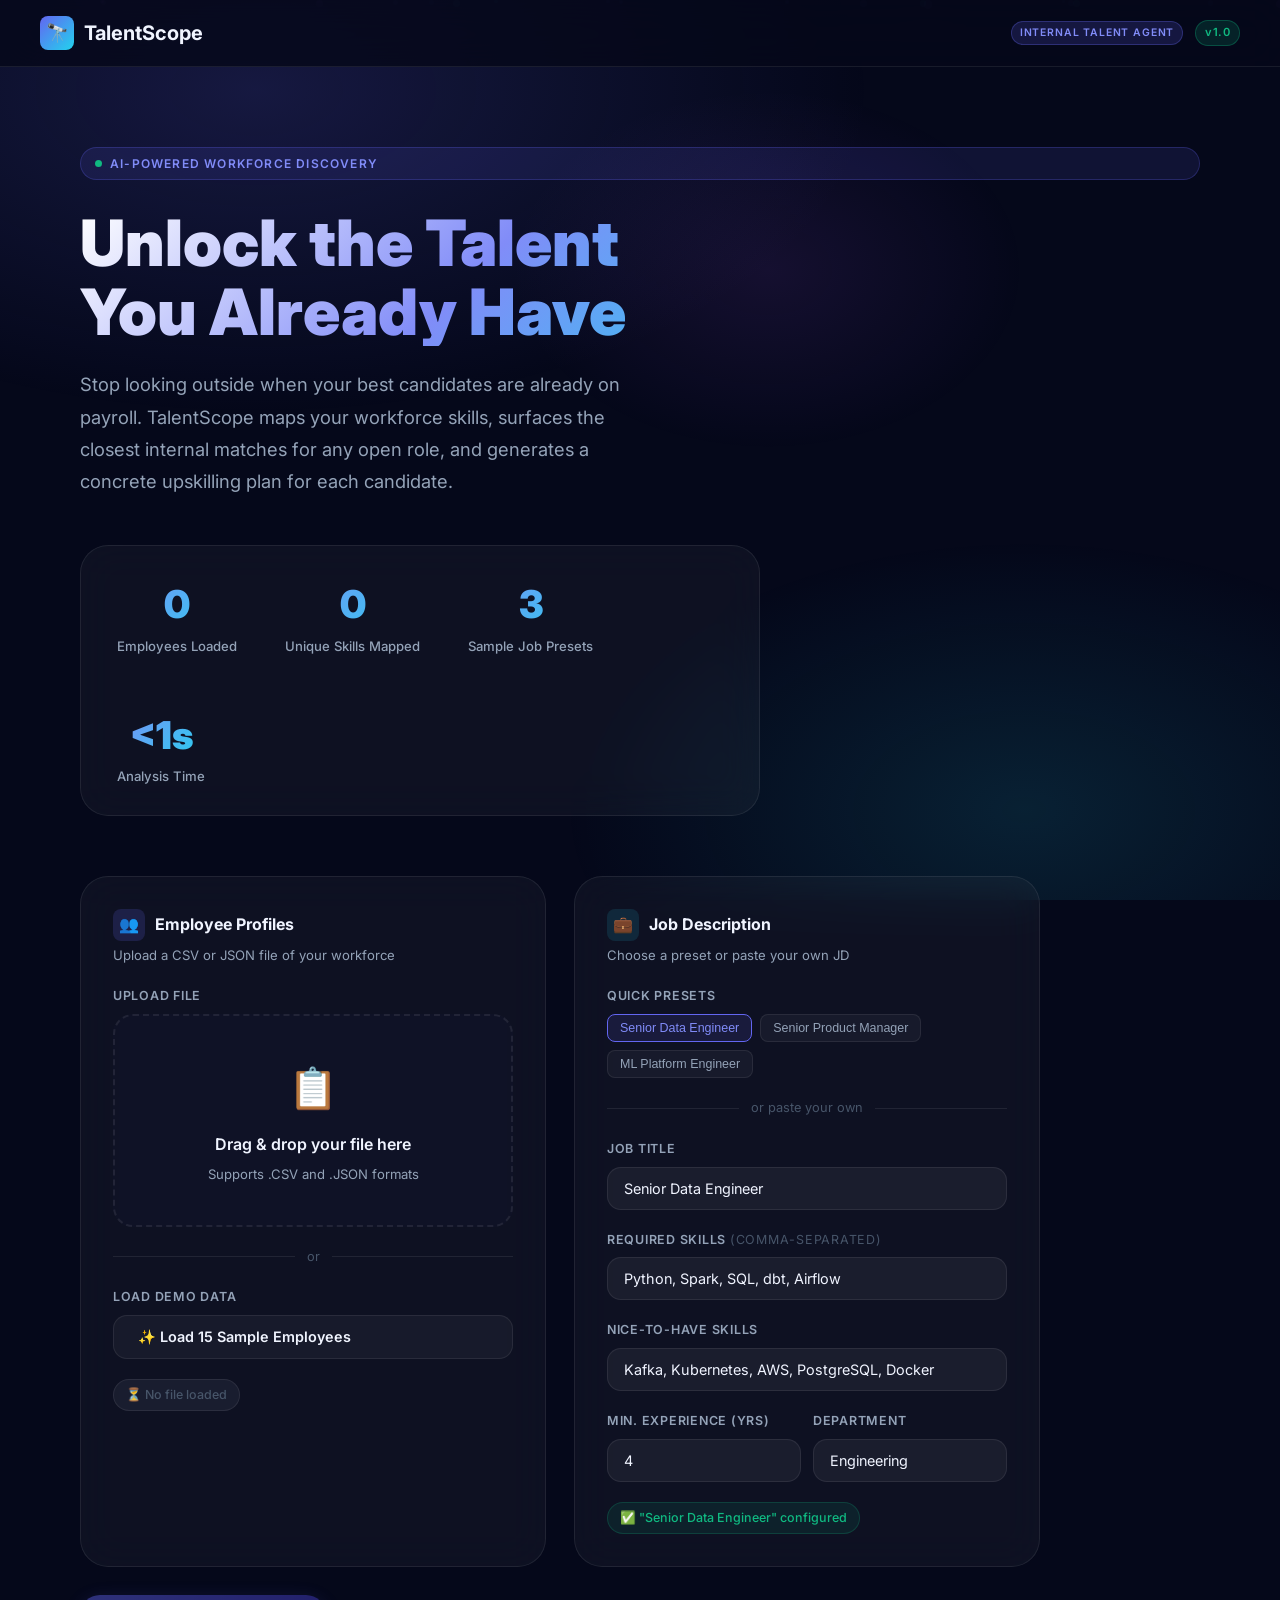
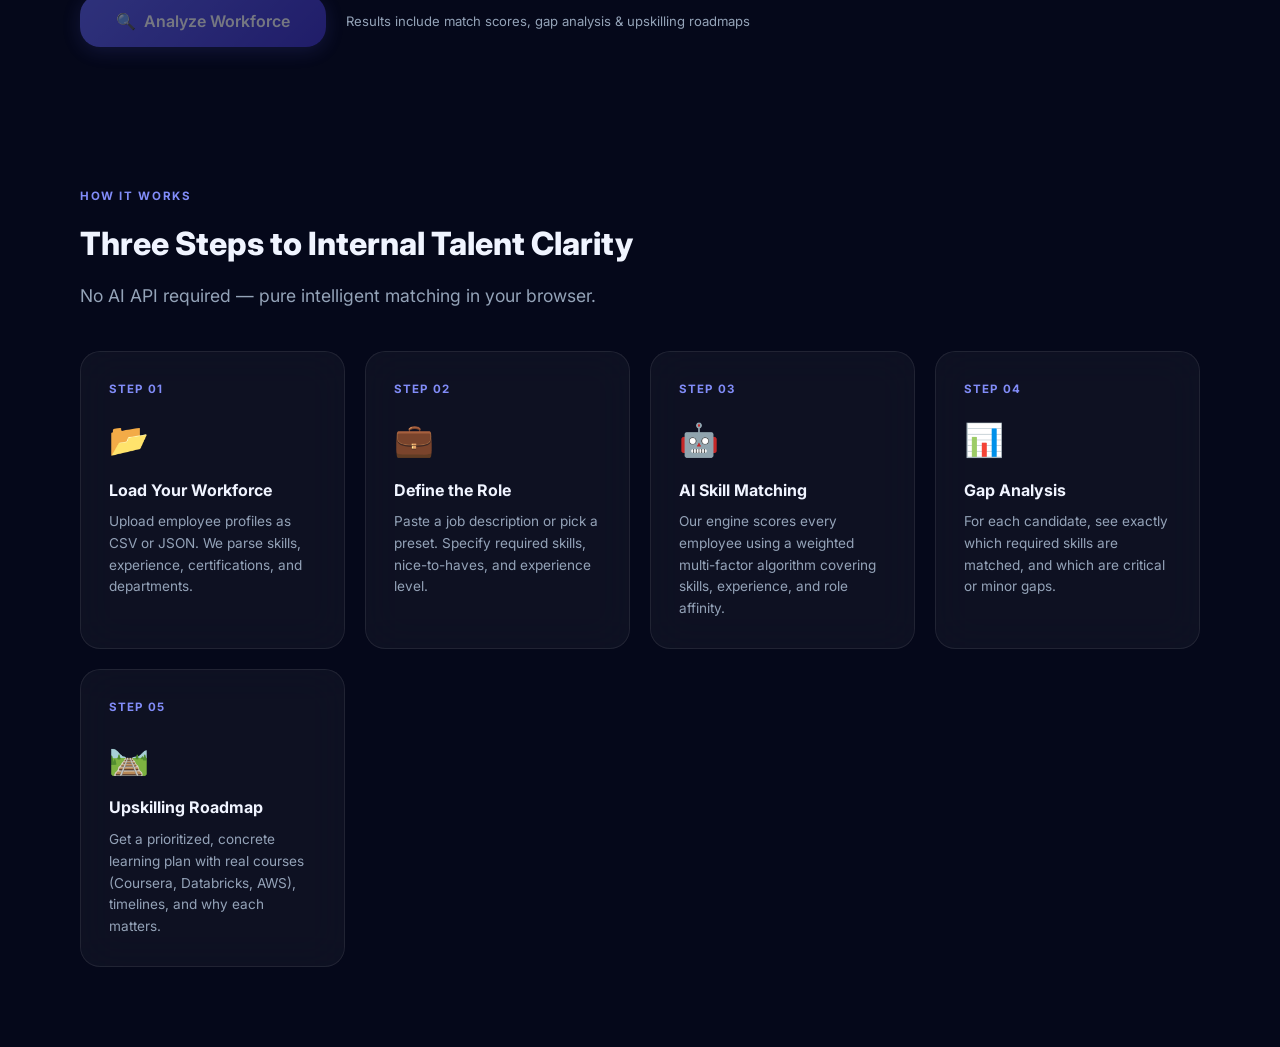
==== index.html @ acadc0ce "Initial commit: TalentScope Internal Talent Discovery Agent" ====
<!DOCTYPE html>
<html lang="en">
<head>
  <meta charset="UTF-8" />
  <meta name="viewport" content="width=device-width, initial-scale=1.0" />
  <title>TalentScope — Internal Talent Discovery Agent</title>
  <meta name="description" content="AI-powered internal talent liquidity platform. Map your workforce skills, surface internal candidates, and generate upskilling roadmaps." />
  <link rel="stylesheet" href="styles/global.css" />
  <style>
    /* ── Page-specific: Landing ── */
    .hero {
      min-height: 100vh;
      display: flex; flex-direction: column; justify-content: center;
      padding: 80px 40px 60px;
      max-width: 1200px; margin: 0 auto;
    }

    .hero-eyebrow {
      display: inline-flex; align-items: center; gap: 8px;
      background: rgba(99,102,241,0.12); border: 1px solid rgba(99,102,241,0.25);
      border-radius: 99px; padding: 6px 14px;
      font-size: 0.75rem; font-weight: 600; letter-spacing: 0.1em; text-transform: uppercase;
      color: var(--indigo-light); margin-bottom: 28px;
    }
    .hero-eyebrow .dot { width: 7px; height: 7px; border-radius: 50%; background: var(--emerald); animation: pulse 2s ease infinite; }
    @keyframes pulse { 0%,100%{opacity:1;transform:scale(1)} 50%{opacity:.6;transform:scale(1.3)} }

    .hero-title {
      font-size: clamp(2.4rem, 5vw, 4.2rem);
      font-weight: 900; line-height: 1.08; max-width: 780px; margin-bottom: 22px;
      background: linear-gradient(135deg, #fff 0%, var(--indigo-light) 50%, var(--cyan) 100%);
      -webkit-background-clip: text; -webkit-text-fill-color: transparent; background-clip: text;
    }
    .hero-sub {
      font-size: 1.15rem; color: var(--text-secondary); max-width: 580px;
      line-height: 1.75; margin-bottom: 48px;
    }

    /* ── Stats Strip ── */
    .stats-strip {
      display: flex; gap: 48px; flex-wrap: wrap;
      padding: 28px 36px; margin-bottom: 60px;
      background: var(--bg-card); border: 1px solid var(--border);
      border-radius: var(--radius-xl); backdrop-filter: blur(20px);
      max-width: 680px;
    }

    /* ── Main Form Card ── */
    .form-grid {
      display: grid; grid-template-columns: 1fr 1fr; gap: 28px;
      max-width: 960px;
    }
    @media(max-width:720px){ .form-grid { grid-template-columns: 1fr; } }

    .form-panel {
      background: var(--bg-card); border: 1px solid var(--border);
      border-radius: var(--radius-xl); padding: 32px;
      backdrop-filter: blur(20px); display: flex; flex-direction: column; gap: 20px;
    }

    .panel-title {
      font-size: 1rem; font-weight: 700; margin-bottom: 4px;
      display: flex; align-items: center; gap: 10px;
    }
    .panel-icon {
      width: 32px; height: 32px; border-radius: 8px;
      display: flex; align-items: center; justify-content: center; font-size: 16px;
    }
    .panel-icon.indigo { background: rgba(99,102,241,0.18); }
    .panel-icon.cyan   { background: rgba(34,211,238,0.12); }

    .or-divider {
      display: flex; align-items: center; gap: 12px;
      font-size: 0.8rem; color: var(--text-muted);
    }
    .or-divider::before, .or-divider::after {
      content:''; flex:1; height:1px; background: var(--border);
    }

    .preset-btns { display: flex; flex-wrap: wrap; gap: 8px; }
    .preset-btn {
      padding: 6px 12px; border-radius: 8px; font-size: 0.78rem; font-weight: 500;
      cursor: pointer; border: 1px solid var(--border);
      background: rgba(255,255,255,0.04); color: var(--text-secondary);
      transition: var(--transition);
    }
    .preset-btn:hover { border-color: var(--indigo); color: var(--indigo-light); background: rgba(99,102,241,0.08); }
    .preset-btn.active { border-color: var(--indigo); color: var(--indigo-light); background: rgba(99,102,241,0.12); }

    .analyze-bar {
      max-width: 960px; margin-top: 28px;
      display: flex; align-items: center; gap: 20px; flex-wrap: wrap;
    }

    .field-label {
      font-size: 0.78rem; font-weight: 600; letter-spacing: 0.06em; text-transform: uppercase;
      color: var(--text-secondary); margin-bottom: 8px;
    }

    .status-row {
      display: flex; align-items: center; gap: 10px; flex-wrap: wrap;
    }
    .status-chip {
      display: inline-flex; align-items: center; gap: 6px;
      padding: 5px 12px; border-radius: 99px; font-size: 0.78rem; font-weight: 500;
      background: rgba(16,185,129,0.1); color: var(--emerald); border: 1px solid rgba(16,185,129,0.2);
    }
    .status-chip.waiting {
      background: rgba(148,163,184,0.08); color: var(--text-muted); border-color: var(--border);
    }

    /* ── How It Works ── */
    .how-section {
      max-width: 1200px; margin: 0 auto; padding: 80px 40px;
    }
    .how-grid {
      display: grid; grid-template-columns: repeat(auto-fit, minmax(220px, 1fr));
      gap: 20px; margin-top: 40px;
    }
    .how-card {
      background: var(--bg-card); border: 1px solid var(--border);
      border-radius: var(--radius-lg); padding: 28px; backdrop-filter: blur(20px);
      transition: var(--transition);
    }
    .how-card:hover {
      border-color: rgba(99,102,241,0.3); transform: translateY(-4px);
      box-shadow: 0 12px 40px rgba(99,102,241,0.12);
    }
    .how-num {
      font-size: 0.72rem; font-weight: 700; color: var(--indigo-light);
      letter-spacing: 0.1em; margin-bottom: 16px;
    }
    .how-icon { font-size: 2rem; margin-bottom: 12px; }
    .how-title { font-size: 1rem; font-weight: 700; margin-bottom: 8px; }
    .how-desc  { font-size: 0.85rem; color: var(--text-secondary); line-height: 1.6; }

    /* ── Error message ── */
    .error-msg {
      display: none; align-items: center; gap: 8px;
      padding: 10px 16px; background: rgba(244,63,94,0.1);
      border: 1px solid rgba(244,63,94,0.25); border-radius: var(--radius-md);
      color: var(--rose); font-size: 0.85rem; max-width: 960px; margin-top: 12px;
    }
    .error-msg.show { display: flex; }
  </style>
</head>
<body>
  <div class="bg-gradient"></div>
  <div class="particles" id="particles"></div>

  <div class="page-content">
    <!-- Navbar -->
    <nav class="navbar">
      <a href="index.html" class="navbar-brand">
        <div class="logo-icon">🔭</div>
        TalentScope
      </a>
      <div style="display:flex;align-items:center;gap:12px;">
        <span class="navbar-badge">Internal Talent Agent</span>
        <span class="badge badge-emerald">v1.0</span>
      </div>
    </nav>

    <!-- Hero -->
    <section class="hero">
      <div class="hero-eyebrow">
        <span class="dot"></span>
        AI-Powered Workforce Discovery
      </div>
      <h1 class="hero-title">Unlock the Talent<br/>You Already Have</h1>
      <p class="hero-sub">
        Stop looking outside when your best candidates are already on payroll.
        TalentScope maps your workforce skills, surfaces the closest internal matches
        for any open role, and generates a concrete upskilling plan for each candidate.
      </p>

      <!-- Live stats -->
      <div class="stats-strip" id="statsStrip">
        <div class="stat-item">
          <div class="stat-num" id="statEmployees">0</div>
          <div class="stat-label">Employees Loaded</div>
        </div>
        <div class="stat-item">
          <div class="stat-num" id="statSkills">0</div>
          <div class="stat-label">Unique Skills Mapped</div>
        </div>
        <div class="stat-item">
          <div class="stat-num" id="statJobs">3</div>
          <div class="stat-label">Sample Job Presets</div>
        </div>
        <div class="stat-item">
          <div class="stat-num" id="statTime">&lt;1s</div>
          <div class="stat-label">Analysis Time</div>
        </div>
      </div>

      <!-- ── Main Input Form ── -->
      <div class="form-grid">

        <!-- Panel 1: Employee Profiles -->
        <div class="form-panel" id="employeePanel">
          <div>
            <div class="panel-title">
              <div class="panel-icon indigo">👥</div>
              Employee Profiles
            </div>
            <div style="font-size:0.82rem;color:var(--text-secondary);">Upload a CSV or JSON file of your workforce</div>
          </div>

          <div>
            <div class="field-label">Upload File</div>
            <div class="upload-zone" id="uploadZone">
              <input type="file" id="employeeFile" accept=".csv,.json" />
              <div class="upload-icon">📋</div>
              <div class="upload-title">Drag & drop your file here</div>
              <div class="upload-hint">Supports .CSV and .JSON formats</div>
              <div class="upload-filename" id="uploadFilename" style="display:none;"></div>
            </div>
          </div>

          <div class="or-divider">or</div>

          <div>
            <div class="field-label">Load Demo Data</div>
            <button class="btn btn-secondary" id="loadDemoBtn" style="width:100%;">
              ✨ Load 15 Sample Employees
            </button>
          </div>

          <div class="status-row" id="employeeStatus">
            <span class="status-chip waiting" id="employeeChip">⏳ No file loaded</span>
          </div>
        </div>

        <!-- Panel 2: Job Description -->
        <div class="form-panel" id="jobPanel">
          <div>
            <div class="panel-title">
              <div class="panel-icon cyan">💼</div>
              Job Description
            </div>
            <div style="font-size:0.82rem;color:var(--text-secondary);">Choose a preset or paste your own JD</div>
          </div>

          <div>
            <div class="field-label">Quick Presets</div>
            <div class="preset-btns" id="presetBtns">
              <button class="preset-btn" data-idx="0" id="preset0">Senior Data Engineer</button>
              <button class="preset-btn" data-idx="1" id="preset1">Senior Product Manager</button>
              <button class="preset-btn" data-idx="2" id="preset2">ML Platform Engineer</button>
            </div>
          </div>

          <div class="or-divider">or paste your own</div>

          <div>
            <div class="field-label">Job Title</div>
            <input type="text" id="jobTitle" class="input-field" placeholder="e.g. Senior Data Engineer" />
          </div>

          <div>
            <div class="field-label">Required Skills <span style="color:var(--text-muted);font-weight:400;">(comma-separated)</span></div>
            <input type="text" id="jobRequired" class="input-field" placeholder="e.g. Python, Spark, SQL, dbt" />
          </div>

          <div>
            <div class="field-label">Nice-to-have Skills</div>
            <input type="text" id="jobNice" class="input-field" placeholder="e.g. Kafka, Kubernetes, Airflow" />
          </div>

          <div style="display:grid;grid-template-columns:1fr 1fr;gap:12px;">
            <div>
              <div class="field-label">Min. Experience (yrs)</div>
              <input type="number" id="jobExp" class="input-field" placeholder="e.g. 4" min="0" max="30" />
            </div>
            <div>
              <div class="field-label">Department</div>
              <input type="text" id="jobDept" class="input-field" placeholder="e.g. Engineering" />
            </div>
          </div>

          <div class="status-row" id="jobStatus">
            <span class="status-chip waiting" id="jobChip">⏳ No job configured</span>
          </div>
        </div>
      </div>

      <!-- Analyze Bar -->
      <div class="analyze-bar">
        <button class="btn btn-primary btn-lg" id="analyzeBtn" disabled id="analyzeBtn">
          <span id="analyzeBtnIcon">🔍</span>
          <span id="analyzeBtnText">Analyze Workforce</span>
        </button>
        <div style="font-size:0.82rem;color:var(--text-secondary);">
          Results include match scores, gap analysis &amp; upskilling roadmaps
        </div>
      </div>

      <div class="error-msg" id="errorMsg">
        <span>⚠️</span>
        <span id="errorText"></span>
      </div>
    </section>

    <!-- How It Works -->
    <section class="how-section">
      <div class="section-label">How It Works</div>
      <h2 style="font-size:2rem;font-weight:800;margin-bottom:12px;">Three Steps to Internal Talent Clarity</h2>
      <p class="section-sub">No AI API required — pure intelligent matching in your browser.</p>

      <div class="how-grid">
        <div class="how-card stagger-in" style="animation-delay:0.1s;">
          <div class="how-num">STEP 01</div>
          <div class="how-icon">📂</div>
          <div class="how-title">Load Your Workforce</div>
          <div class="how-desc">Upload employee profiles as CSV or JSON. We parse skills, experience, certifications, and departments.</div>
        </div>
        <div class="how-card stagger-in" style="animation-delay:0.2s;">
          <div class="how-num">STEP 02</div>
          <div class="how-icon">💼</div>
          <div class="how-title">Define the Role</div>
          <div class="how-desc">Paste a job description or pick a preset. Specify required skills, nice-to-haves, and experience level.</div>
        </div>
        <div class="how-card stagger-in" style="animation-delay:0.3s;">
          <div class="how-num">STEP 03</div>
          <div class="how-icon">🤖</div>
          <div class="how-title">AI Skill Matching</div>
          <div class="how-desc">Our engine scores every employee using a weighted multi-factor algorithm covering skills, experience, and role affinity.</div>
        </div>
        <div class="how-card stagger-in" style="animation-delay:0.4s;">
          <div class="how-num">STEP 04</div>
          <div class="how-icon">📊</div>
          <div class="how-title">Gap Analysis</div>
          <div class="how-desc">For each candidate, see exactly which required skills are matched, and which are critical or minor gaps.</div>
        </div>
        <div class="how-card stagger-in" style="animation-delay:0.5s;">
          <div class="how-num">STEP 05</div>
          <div class="how-icon">🛤️</div>
          <div class="how-title">Upskilling Roadmap</div>
          <div class="how-desc">Get a prioritized, concrete learning plan with real courses (Coursera, Databricks, AWS), timelines, and why each matters.</div>
        </div>
      </div>
    </section>
  </div>

  <script src="js/data.js"></script>
  <script src="js/parser.js"></script>
  <script src="js/engine.js"></script>
  <script src="js/app.js"></script>
</body>
</html>
---- styles/global.css ----
/* ======================================================
   GLOBAL CSS DESIGN SYSTEM — Internal Talent Agent
   Dark glassmorphism theme, Inter font, electric palette
   ====================================================== */

@import url('https://fonts.googleapis.com/css2?family=Inter:wght@300;400;500;600;700;800;900&display=swap');

/* ─── CSS Variables ─── */
:root {
  --bg-primary:    #05081a;
  --bg-secondary:  #0a0f2e;
  --bg-card:       rgba(255, 255, 255, 0.04);
  --bg-card-hover: rgba(255, 255, 255, 0.07);
  --border:        rgba(255, 255, 255, 0.08);
  --border-active: rgba(99, 102, 241, 0.5);

  --indigo:        #6366f1;
  --indigo-light:  #818cf8;
  --indigo-dark:   #4338ca;
  --cyan:          #22d3ee;
  --cyan-dark:     #0891b2;
  --emerald:       #10b981;
  --emerald-dark:  #059669;
  --rose:          #f43f5e;
  --rose-dark:     #e11d48;
  --amber:         #f59e0b;
  --purple:        #a855f7;

  --text-primary:  #f0f4ff;
  --text-secondary:#94a3b8;
  --text-muted:    #475569;

  --font: 'Inter', sans-serif;
  --radius-sm: 8px;
  --radius-md: 14px;
  --radius-lg: 20px;
  --radius-xl: 28px;

  --shadow-glow: 0 0 40px rgba(99, 102, 241, 0.15);
  --shadow-card: 0 8px 32px rgba(0, 0, 0, 0.4);
  --transition: all 0.3s cubic-bezier(0.4, 0, 0.2, 1);
}

/* ─── Base Reset ─── */
*, *::before, *::after { box-sizing: border-box; margin: 0; padding: 0; }

html { scroll-behavior: smooth; }

body {
  font-family: var(--font);
  background: var(--bg-primary);
  color: var(--text-primary);
  min-height: 100vh;
  line-height: 1.6;
  -webkit-font-smoothing: antialiased;
}

/* ─── Animated Gradient Background ─── */
.bg-gradient {
  position: fixed; inset: 0; z-index: 0; pointer-events: none;
  background:
    radial-gradient(ellipse 80% 60% at 20% 10%, rgba(99,102,241,0.18) 0%, transparent 60%),
    radial-gradient(ellipse 60% 50% at 80% 90%, rgba(34,211,238,0.12) 0%, transparent 60%),
    radial-gradient(ellipse 40% 40% at 60% 30%, rgba(168,85,247,0.1) 0%, transparent 50%);
  animation: bgShift 12s ease-in-out infinite alternate;
}
@keyframes bgShift {
  0%   { opacity: 0.8; transform: scale(1); }
  100% { opacity: 1;   transform: scale(1.05); }
}

/* ─── Particles (decorative dots) ─── */
.particles { position: fixed; inset: 0; z-index: 0; pointer-events: none; overflow: hidden; }
.particle {
  position: absolute; border-radius: 50%;
  background: var(--indigo); opacity: 0.12;
  animation: floatParticle linear infinite;
}

@keyframes floatParticle {
  0%   { transform: translateY(100vh) scale(0); opacity: 0; }
  10%  { opacity: 0.12; }
  90%  { opacity: 0.12; }
  100% { transform: translateY(-20px) scale(1); opacity: 0; }
}

/* ─── Content layer ─── */
.page-content { position: relative; z-index: 1; }

/* ─── Navbar ─── */
.navbar {
  position: sticky; top: 0; z-index: 100;
  display: flex; align-items: center; justify-content: space-between;
  padding: 16px 40px;
  background: rgba(5, 8, 26, 0.8);
  backdrop-filter: blur(20px);
  border-bottom: 1px solid var(--border);
}

.navbar-brand {
  display: flex; align-items: center; gap: 10px;
  font-size: 1.25rem; font-weight: 700; color: var(--text-primary);
  text-decoration: none;
}

.navbar-brand .logo-icon {
  width: 34px; height: 34px; border-radius: 8px;
  background: linear-gradient(135deg, var(--indigo), var(--cyan));
  display: flex; align-items: center; justify-content: center;
  font-size: 18px;
}

.navbar-badge {
  font-size: 0.65rem; font-weight: 600; letter-spacing: 0.08em;
  text-transform: uppercase; padding: 3px 8px; border-radius: 20px;
  background: rgba(99,102,241,0.18); color: var(--indigo-light);
  border: 1px solid rgba(99,102,241,0.3);
}

/* ─── Buttons ─── */
.btn {
  display: inline-flex; align-items: center; gap: 8px;
  padding: 12px 24px; border-radius: var(--radius-md);
  font-family: var(--font); font-size: 0.9rem; font-weight: 600;
  cursor: pointer; text-decoration: none; transition: var(--transition);
  border: none; outline: none; white-space: nowrap;
}

.btn-primary {
  background: linear-gradient(135deg, var(--indigo), var(--indigo-dark));
  color: #fff;
  box-shadow: 0 4px 20px rgba(99,102,241,0.35);
}
.btn-primary:hover {
  transform: translateY(-2px);
  box-shadow: 0 8px 30px rgba(99,102,241,0.5);
  background: linear-gradient(135deg, var(--indigo-light), var(--indigo));
}

.btn-secondary {
  background: var(--bg-card);
  color: var(--text-primary);
  border: 1px solid var(--border);
}
.btn-secondary:hover {
  background: var(--bg-card-hover);
  border-color: var(--border-active);
  transform: translateY(-1px);
}

.btn-ghost {
  background: transparent; color: var(--text-secondary);
  border: 1px solid var(--border); padding: 8px 16px; font-size: 0.82rem;
}
.btn-ghost:hover { color: var(--text-primary); border-color: rgba(255,255,255,0.2); }

.btn-sm { padding: 7px 14px; font-size: 0.8rem; border-radius: var(--radius-sm); }
.btn-lg { padding: 16px 36px; font-size: 1rem; border-radius: var(--radius-lg); }

.btn:disabled { opacity: 0.45; cursor: not-allowed; transform: none !important; }

/* ─── Glass Cards ─── */
.glass-card {
  background: var(--bg-card);
  border: 1px solid var(--border);
  border-radius: var(--radius-lg);
  backdrop-filter: blur(20px);
  transition: var(--transition);
}
.glass-card:hover {
  background: var(--bg-card-hover);
  border-color: rgba(255,255,255,0.12);
  box-shadow: var(--shadow-card), var(--shadow-glow);
  transform: translateY(-2px);
}

/* ─── Skill Tags ─── */
.skill-tag {
  display: inline-flex; align-items: center; gap: 4px;
  padding: 4px 10px; border-radius: 20px; font-size: 0.75rem; font-weight: 500;
  transition: var(--transition);
}
.skill-tag.matched {
  background: rgba(16,185,129,0.15); color: var(--emerald);
  border: 1px solid rgba(16,185,129,0.3);
}
.skill-tag.missing-critical {
  background: rgba(244,63,94,0.15); color: var(--rose);
  border: 1px solid rgba(244,63,94,0.3);
}
.skill-tag.missing-nice {
  background: rgba(245,158,11,0.12); color: var(--amber);
  border: 1px solid rgba(245,158,11,0.25);
}
.skill-tag.neutral {
  background: rgba(148,163,184,0.1); color: var(--text-secondary);
  border: 1px solid var(--border);
}

/* ─── Score Ring ─── */
.score-ring-wrap {
  position: relative; display: inline-flex;
  align-items: center; justify-content: center;
}
.score-ring-wrap .score-label {
  position: absolute; display: flex; flex-direction: column;
  align-items: center; justify-content: center;
}
.score-ring-wrap .score-num {
  font-size: 1.35rem; font-weight: 800; color: var(--text-primary); line-height: 1;
}
.score-ring-wrap .score-pct {
  font-size: 0.65rem; color: var(--text-secondary); font-weight: 500;
}

/* ─── Progress Bar ─── */
.progress-bar-wrap {
  width: 100%; background: rgba(255,255,255,0.06);
  border-radius: 99px; overflow: hidden; height: 6px;
}
.progress-bar-fill {
  height: 100%; border-radius: 99px;
  background: linear-gradient(90deg, var(--indigo), var(--cyan));
  transition: width 1s cubic-bezier(0.4, 0, 0.2, 1);
}

/* ─── Badge ─── */
.badge {
  display: inline-flex; align-items: center;
  padding: 3px 9px; border-radius: 20px;
  font-size: 0.7rem; font-weight: 600; letter-spacing: 0.04em;
}
.badge-indigo  { background: rgba(99,102,241,0.18); color: var(--indigo-light); border: 1px solid rgba(99,102,241,0.3); }
.badge-emerald { background: rgba(16,185,129,0.15); color: var(--emerald);      border: 1px solid rgba(16,185,129,0.3); }
.badge-rose    { background: rgba(244,63,94,0.15);  color: var(--rose);         border: 1px solid rgba(244,63,94,0.3); }
.badge-amber   { background: rgba(245,158,11,0.15); color: var(--amber);        border: 1px solid rgba(245,158,11,0.3); }
.badge-cyan    { background: rgba(34,211,238,0.12); color: var(--cyan);         border: 1px solid rgba(34,211,238,0.3); }
.badge-purple  { background: rgba(168,85,247,0.15); color: var(--purple);       border: 1px solid rgba(168,85,247,0.3); }

/* ─── Section Headings ─── */
.section-label {
  font-size: 0.72rem; font-weight: 700; letter-spacing: 0.14em;
  text-transform: uppercase; color: var(--indigo-light); margin-bottom: 12px;
}
.section-title {
  font-size: 2.8rem; font-weight: 900; line-height: 1.1;
  background: linear-gradient(135deg, #fff 0%, var(--indigo-light) 60%, var(--cyan) 100%);
  -webkit-background-clip: text; -webkit-text-fill-color: transparent;
  background-clip: text;
}
.section-sub {
  font-size: 1.1rem; color: var(--text-secondary); max-width: 560px; line-height: 1.7;
}

/* ─── Stats ─── */
.stat-item { text-align: center; }
.stat-num {
  font-size: 2.4rem; font-weight: 900;
  background: linear-gradient(135deg, var(--indigo-light), var(--cyan));
  -webkit-background-clip: text; -webkit-text-fill-color: transparent; background-clip: text;
}
.stat-label { font-size: 0.82rem; color: var(--text-secondary); font-weight: 500; }

/* ─── Input Fields ─── */
.input-field {
  width: 100%; padding: 12px 16px;
  background: rgba(255,255,255,0.05); border: 1px solid var(--border);
  border-radius: var(--radius-md); color: var(--text-primary);
  font-family: var(--font); font-size: 0.9rem;
  transition: var(--transition); outline: none;
  resize: vertical;
}
.input-field::placeholder { color: var(--text-muted); }
.input-field:focus { border-color: var(--border-active); background: rgba(99,102,241,0.06); box-shadow: 0 0 0 3px rgba(99,102,241,0.1); }

select.input-field option { background: #1a1f3a; }

/* ─── Divider ─── */
.divider { width: 100%; height: 1px; background: var(--border); margin: 24px 0; }

/* ─── Loader / Spinner ─── */
.spinner {
  width: 24px; height: 24px; border-radius: 50%;
  border: 3px solid rgba(99,102,241,0.2);
  border-top-color: var(--indigo);
  animation: spin 0.7s linear infinite;
}
@keyframes spin { to { transform: rotate(360deg); } }

/* ─── Upload Zone ─── */
.upload-zone {
  border: 2px dashed var(--border);
  border-radius: var(--radius-lg);
  padding: 40px 24px; text-align: center; cursor: pointer;
  transition: var(--transition);
  background: rgba(99,102,241,0.02);
  position: relative;
}
.upload-zone:hover, .upload-zone.dragging {
  border-color: var(--indigo); background: rgba(99,102,241,0.07);
}
.upload-zone input[type="file"] {
  position: absolute; inset: 0; opacity: 0; cursor: pointer; width: 100%;
}
.upload-icon { font-size: 2.5rem; margin-bottom: 12px; }
.upload-title { font-weight: 600; font-size: 1rem; margin-bottom: 6px; }
.upload-hint { font-size: 0.82rem; color: var(--text-secondary); }
.upload-filename {
  margin-top: 12px; font-size: 0.82rem;
  color: var(--emerald); font-weight: 500;
}

/* ─── Timeline (Roadmap) ─── */
.timeline { position: relative; padding-left: 28px; }
.timeline::before {
  content: ''; position: absolute; left: 8px; top: 0; bottom: 0;
  width: 2px; background: linear-gradient(to bottom, var(--indigo), var(--cyan), transparent);
}
.timeline-item {
  position: relative; padding: 16px 0 16px 20px; margin-bottom: 4px;
}
.timeline-item::before {
  content: ''; position: absolute; left: -24px; top: 22px;
  width: 12px; height: 12px; border-radius: 50%;
  background: var(--indigo); border: 2px solid var(--bg-primary);
  box-shadow: 0 0 8px rgba(99,102,241,0.5);
}
.timeline-item:nth-child(2)::before { background: var(--cyan); }
.timeline-item:nth-child(3)::before { background: var(--purple); }
.timeline-item:nth-child(4)::before { background: var(--emerald); }

/* ─── Tooltip ─── */
.tooltip-wrap { position: relative; display: inline-flex; }
.tooltip-wrap .tooltip-text {
  position: absolute; bottom: calc(100% + 8px); left: 50%;
  transform: translateX(-50%); background: #1a1f3a;
  color: var(--text-primary); font-size: 0.75rem; padding: 6px 10px;
  border-radius: var(--radius-sm); white-space: nowrap;
  border: 1px solid var(--border); opacity: 0; pointer-events: none;
  transition: opacity 0.2s;
}
.tooltip-wrap:hover .tooltip-text { opacity: 1; }

/* ─── Stagger animation ─── */
.stagger-in { animation: staggerIn 0.5s ease forwards; opacity: 0; }
@keyframes staggerIn {
  from { opacity: 0; transform: translateY(18px); }
  to   { opacity: 1; transform: translateY(0); }
}

/* ─── Responsive ─── */
@media (max-width: 768px) {
  .navbar { padding: 14px 20px; }
  .section-title { font-size: 2rem; }
}
@media (max-width: 480px) {
  .section-title { font-size: 1.6rem; }
}
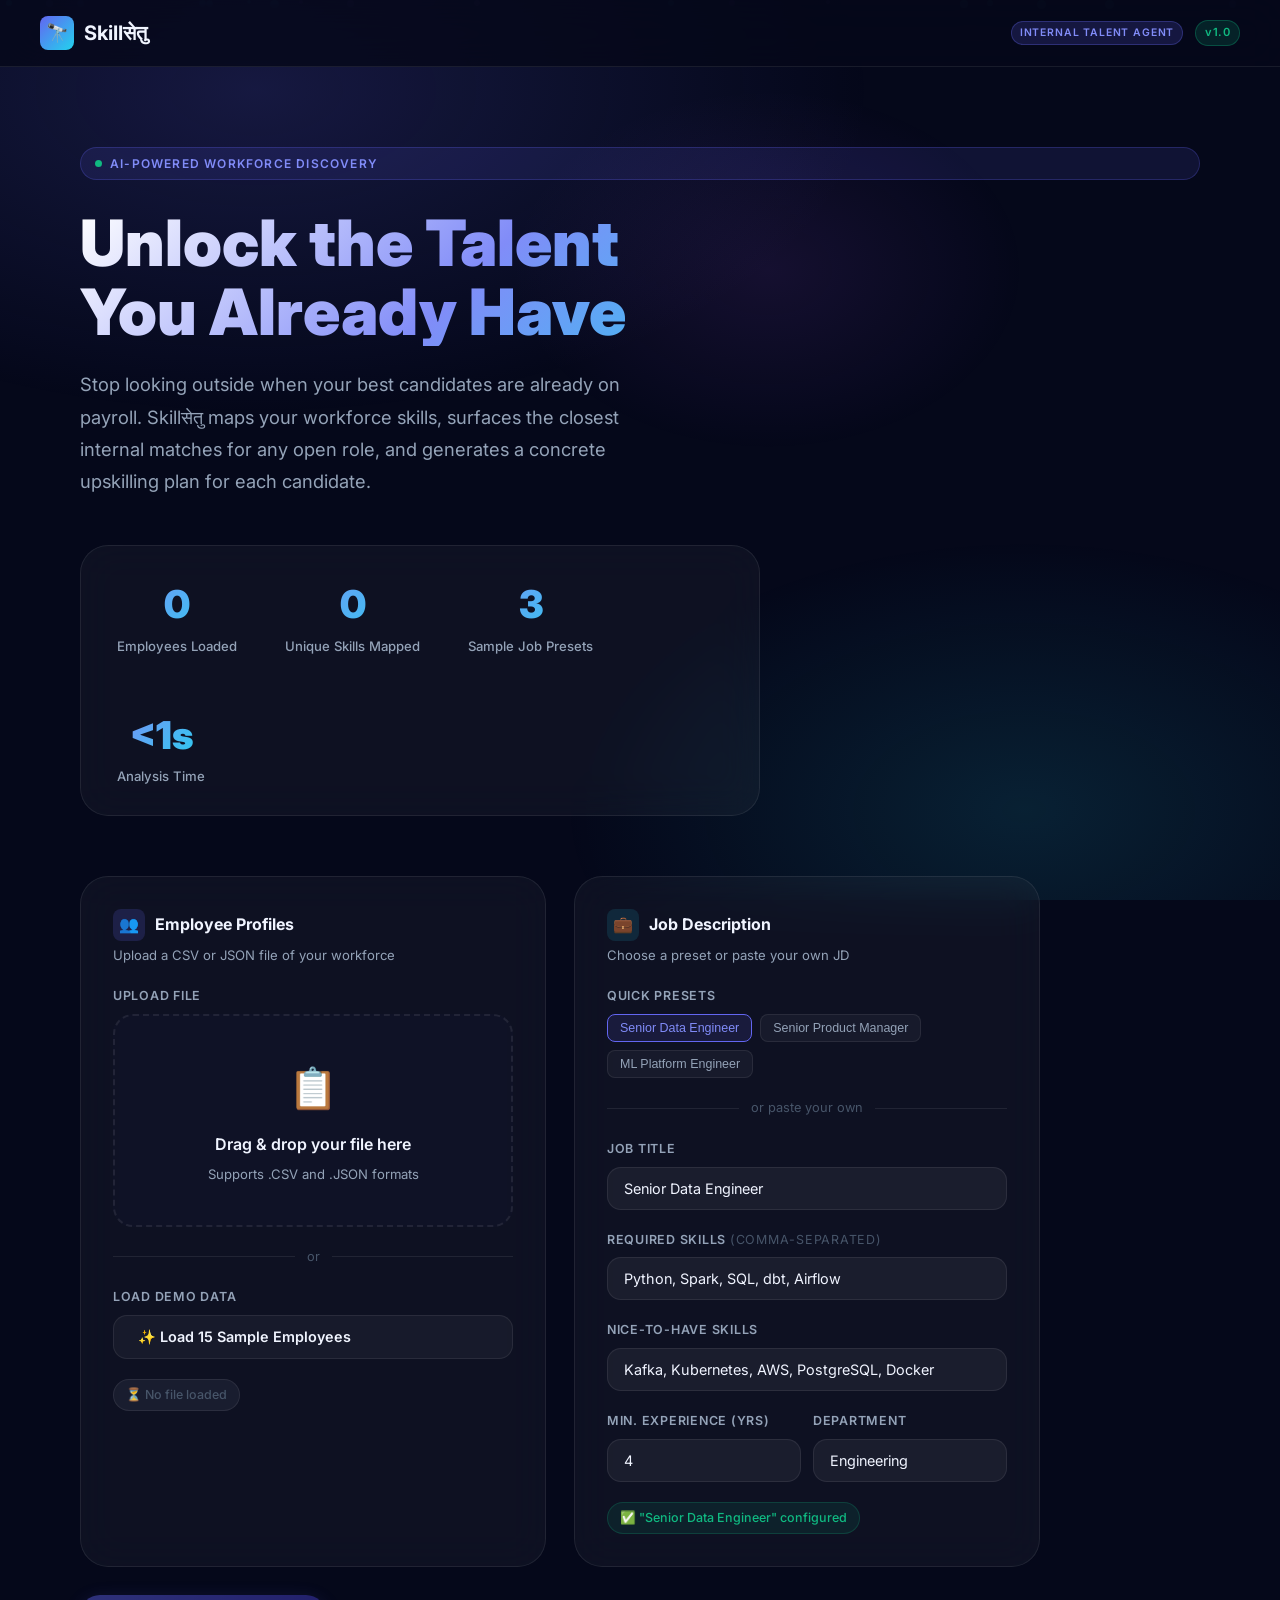
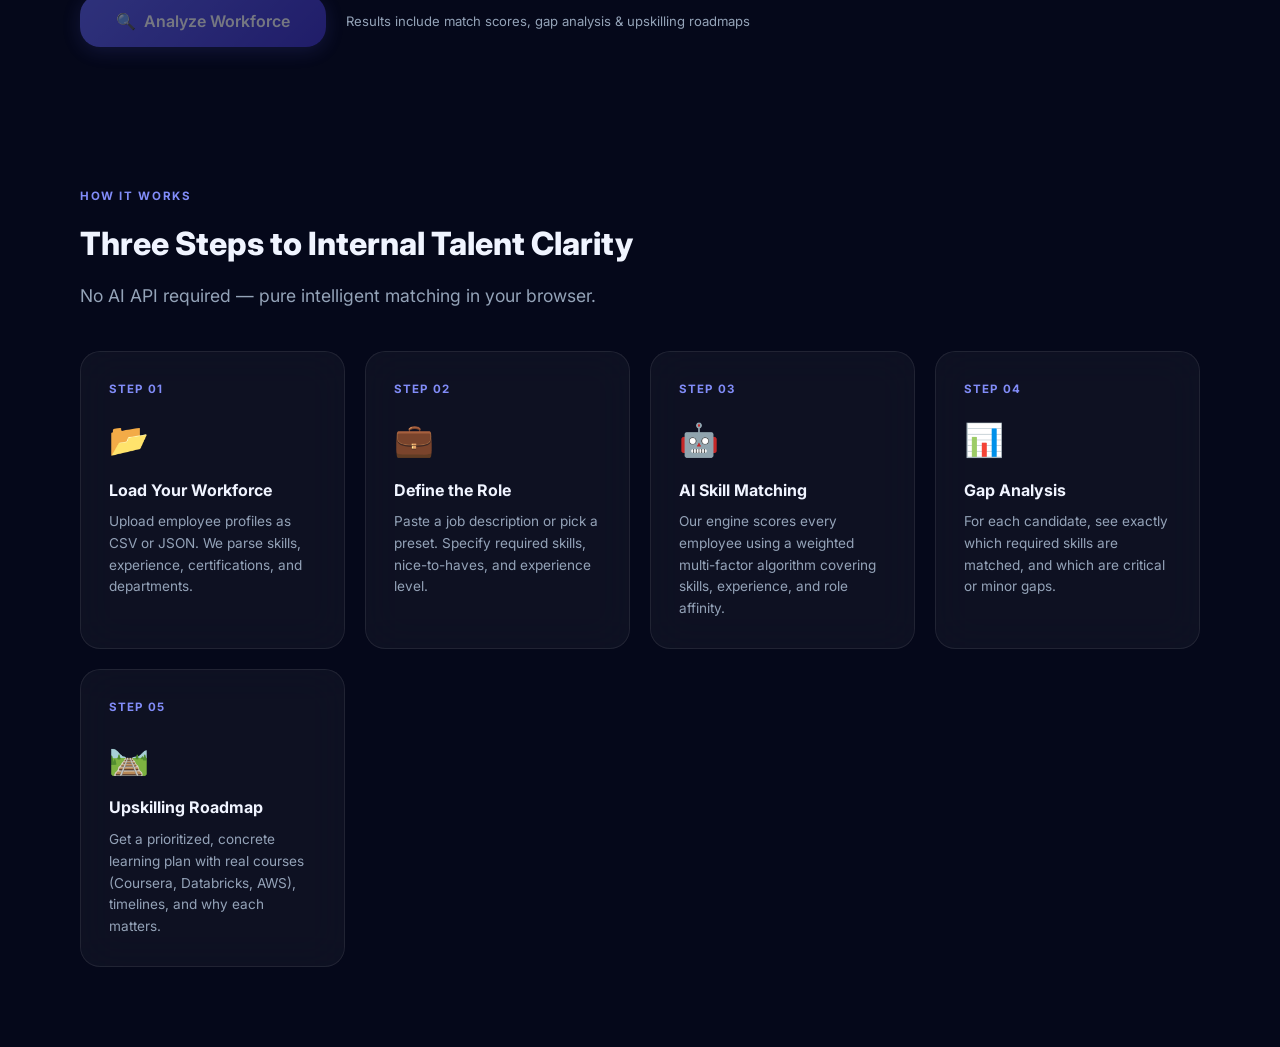
==== commit a04e945a: "Renamed application to Skillसेतु" ====
--- a/index.html
+++ b/index.html
@@ -3,7 +3,7 @@
 <head>
   <meta charset="UTF-8" />
   <meta name="viewport" content="width=device-width, initial-scale=1.0" />
-  <title>TalentScope — Internal Talent Discovery Agent</title>
+  <title>Skillसेतु — Internal Talent Discovery Agent</title>
   <meta name="description" content="AI-powered internal talent liquidity platform. Map your workforce skills, surface internal candidates, and generate upskilling roadmaps." />
   <link rel="stylesheet" href="styles/global.css" />
   <style>
@@ -153,7 +153,7 @@
     <nav class="navbar">
       <a href="index.html" class="navbar-brand">
         <div class="logo-icon">🔭</div>
-        TalentScope
+        Skillसेतु
       </a>
       <div style="display:flex;align-items:center;gap:12px;">
         <span class="navbar-badge">Internal Talent Agent</span>
@@ -170,7 +170,7 @@
       <h1 class="hero-title">Unlock the Talent<br/>You Already Have</h1>
       <p class="hero-sub">
         Stop looking outside when your best candidates are already on payroll.
-        TalentScope maps your workforce skills, surfaces the closest internal matches
+        Skillसेतु maps your workforce skills, surfaces the closest internal matches
         for any open role, and generates a concrete upskilling plan for each candidate.
       </p>
 
--- a/styles/global.css
+++ b/styles/global.css
@@ -310,6 +310,59 @@
   color: var(--emerald); font-weight: 500;
 }
 
+/* ── Modal (Roadmap) ── */
+.modal-overlay {
+  position: fixed; inset: 0; background: rgba(0,0,0,0.85); backdrop-filter: blur(8px);
+  z-index: 1000; display: none; align-items: center; justify-content: center;
+  animation: fadeIn 0.3s ease; padding: 20px;
+}
+.modal-overlay.show { display: flex; }
+.modal-content {
+  background: var(--bg-secondary); border: 1px solid var(--border);
+  border-radius: var(--radius-xl); width: 100%; max-width: 1000px;
+  max-height: 90vh; overflow-y: auto; position: relative;
+  padding: 40px; box-shadow: 0 20px 50px rgba(0,0,0,0.5);
+}
+.modal-close {
+  position: absolute; top: 20px; right: 20px; font-size: 1.5rem;
+  color: var(--text-muted); cursor: pointer; border: none; background: transparent;
+}
+.modal-close:hover { color: var(--text-primary); }
+
+@keyframes fadeIn { from { opacity: 0; } to { opacity: 1; } }
+
+/* ── Timeline (Week Cards) ── */
+.dna-phase-title {
+  font-size: 1.25rem; font-weight: 800; color: var(--indigo-light); margin-bottom: 24px;
+  display: flex; align-items: center; gap: 12px;
+}
+.dna-phase-badge {
+  font-size: 0.65rem; padding: 3px 10px; border-radius: 99px; background: rgba(99,102,241,0.1); border: 1px solid rgba(99,102,241,0.3);
+}
+
+.week-grid { display: grid; grid-template-columns: repeat(auto-fit, minmax(220px, 1fr)); gap: 16px; margin-bottom: 40px; }
+.week-card {
+  background: var(--bg-card); border: 1px solid var(--border);
+  border-radius: var(--radius-md); padding: 18px; transition: var(--transition);
+}
+.week-card:hover { border-color: var(--indigo); transform: translateY(-4px); background: var(--bg-card-hover); }
+.week-num { font-size: 0.7rem; font-weight: 700; color: var(--text-muted); margin-bottom: 12px; }
+.week-goal { font-size: 0.9rem; font-weight: 600; margin-bottom: 8px; line-height: 1.4; color: var(--text-primary); }
+.week-resource { font-size: 0.8rem; color: var(--indigo-light); margin-bottom: 12px; display: block; }
+
+.milestone {
+  display: flex; align-items: flex-start; gap: 8px; padding-top: 12px; border-top: 1px solid var(--border);
+  font-size: 0.78rem; color: var(--text-secondary);
+}
+.milestone input[type="checkbox"] { accent-color: var(--emerald); width: 15px; height: 15px; margin-top: 2px; }
+
+/* ── Progress Indicators ── */
+.dna-success-banner {
+  background: rgba(16,185,129,0.08); border: 1px solid rgba(16,185,129,0.25);
+  border-radius: var(--radius-md); padding: 16px 20px; color: var(--emerald);
+  font-size: 0.9rem; margin-top: 20px;
+}
+
 /* ─── Timeline (Roadmap) ─── */
 .timeline { position: relative; padding-left: 28px; }
 .timeline::before {
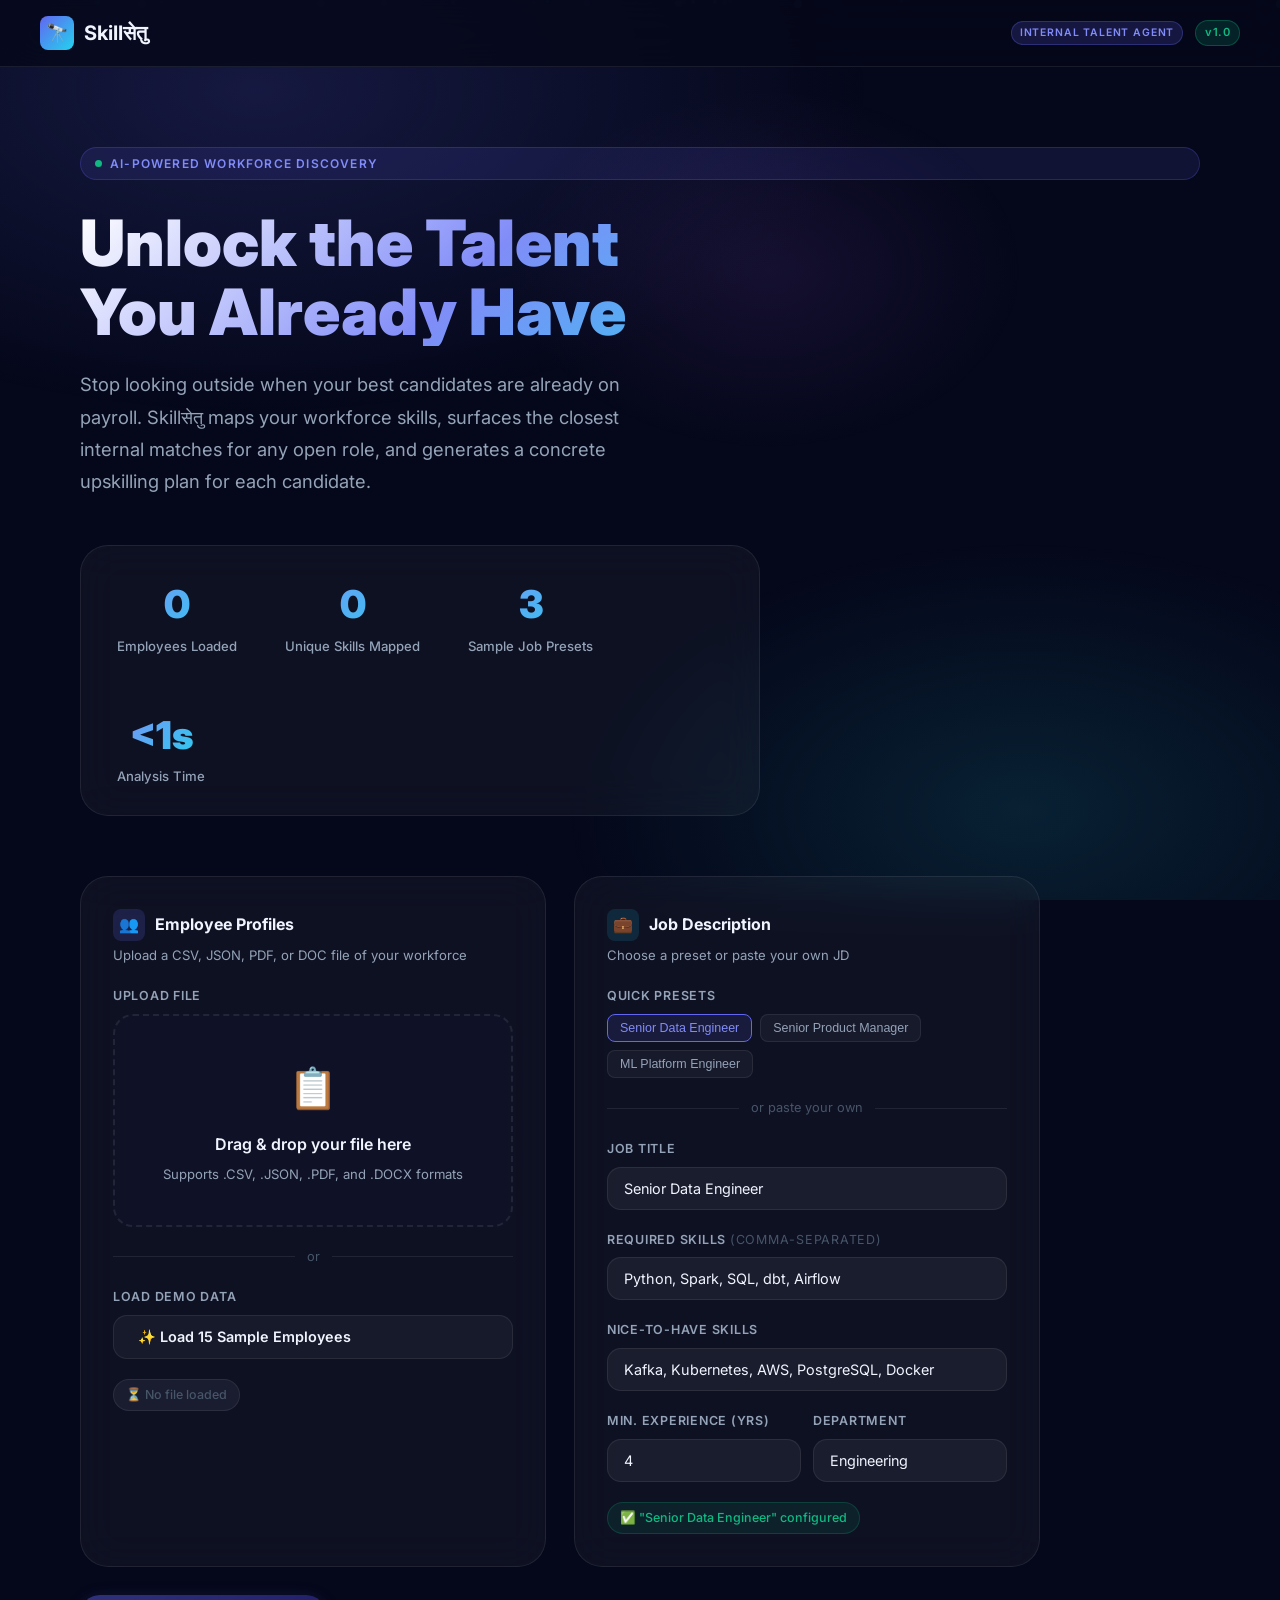
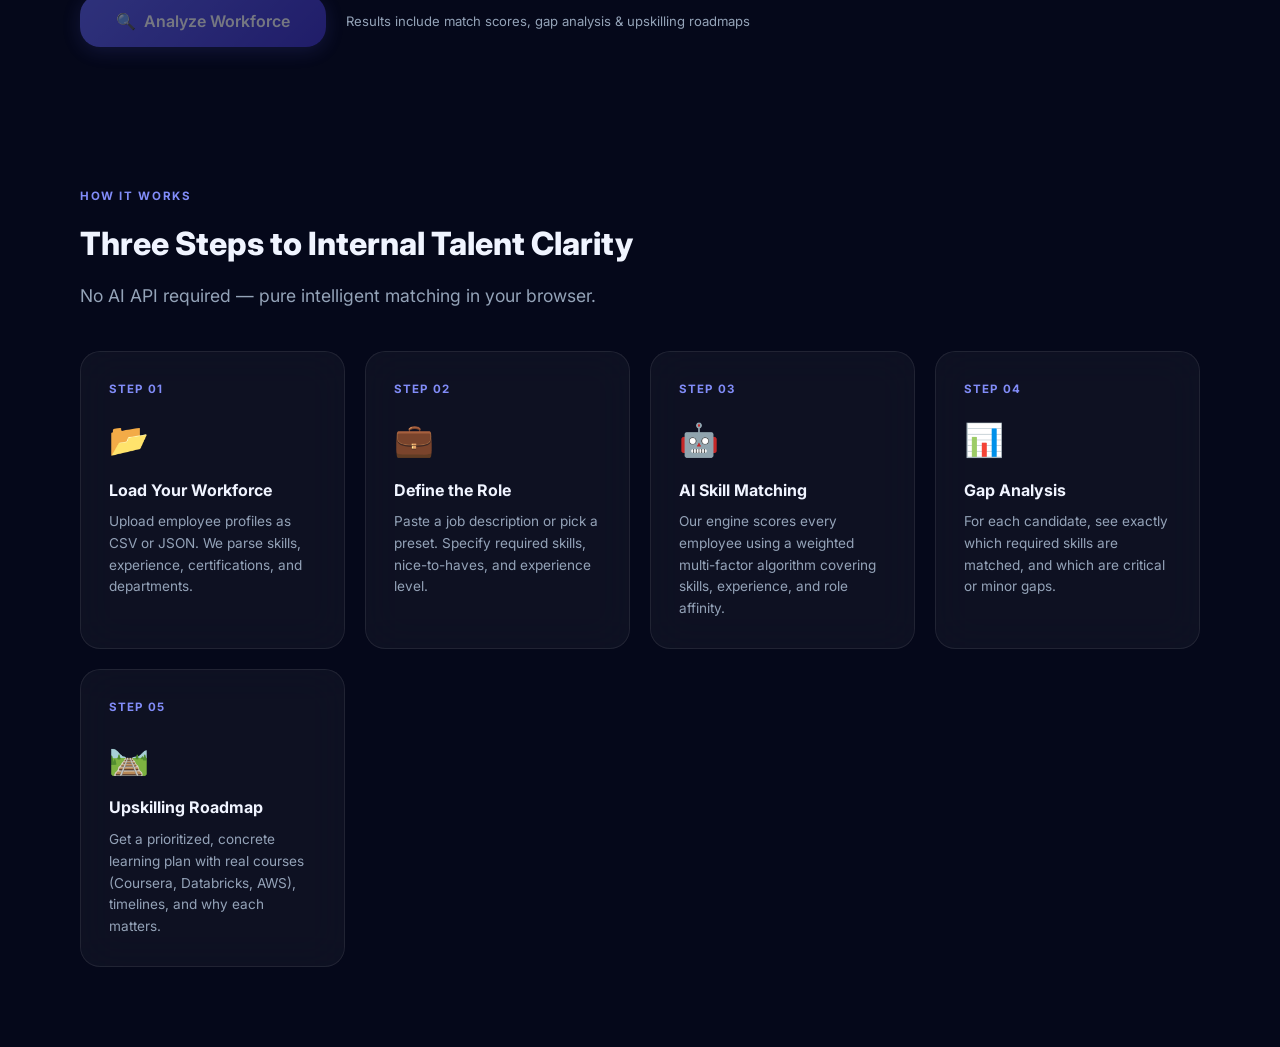
==== commit 245c725a: "Added support for PDF and DOC(X) parsing via simulated AI extraction" ====
--- a/index.html
+++ b/index.html
@@ -204,16 +204,16 @@
               <div class="panel-icon indigo">👥</div>
               Employee Profiles
             </div>
-            <div style="font-size:0.82rem;color:var(--text-secondary);">Upload a CSV or JSON file of your workforce</div>
+            <div style="font-size:0.82rem;color:var(--text-secondary);">Upload a CSV, JSON, PDF, or DOC file of your workforce</div>
           </div>
 
           <div>
             <div class="field-label">Upload File</div>
             <div class="upload-zone" id="uploadZone">
-              <input type="file" id="employeeFile" accept=".csv,.json" />
+              <input type="file" id="employeeFile" accept=".csv,.json,.pdf,.doc,.docx" />
               <div class="upload-icon">📋</div>
               <div class="upload-title">Drag & drop your file here</div>
-              <div class="upload-hint">Supports .CSV and .JSON formats</div>
+              <div class="upload-hint">Supports .CSV, .JSON, .PDF, and .DOCX formats</div>
               <div class="upload-filename" id="uploadFilename" style="display:none;"></div>
             </div>
           </div>
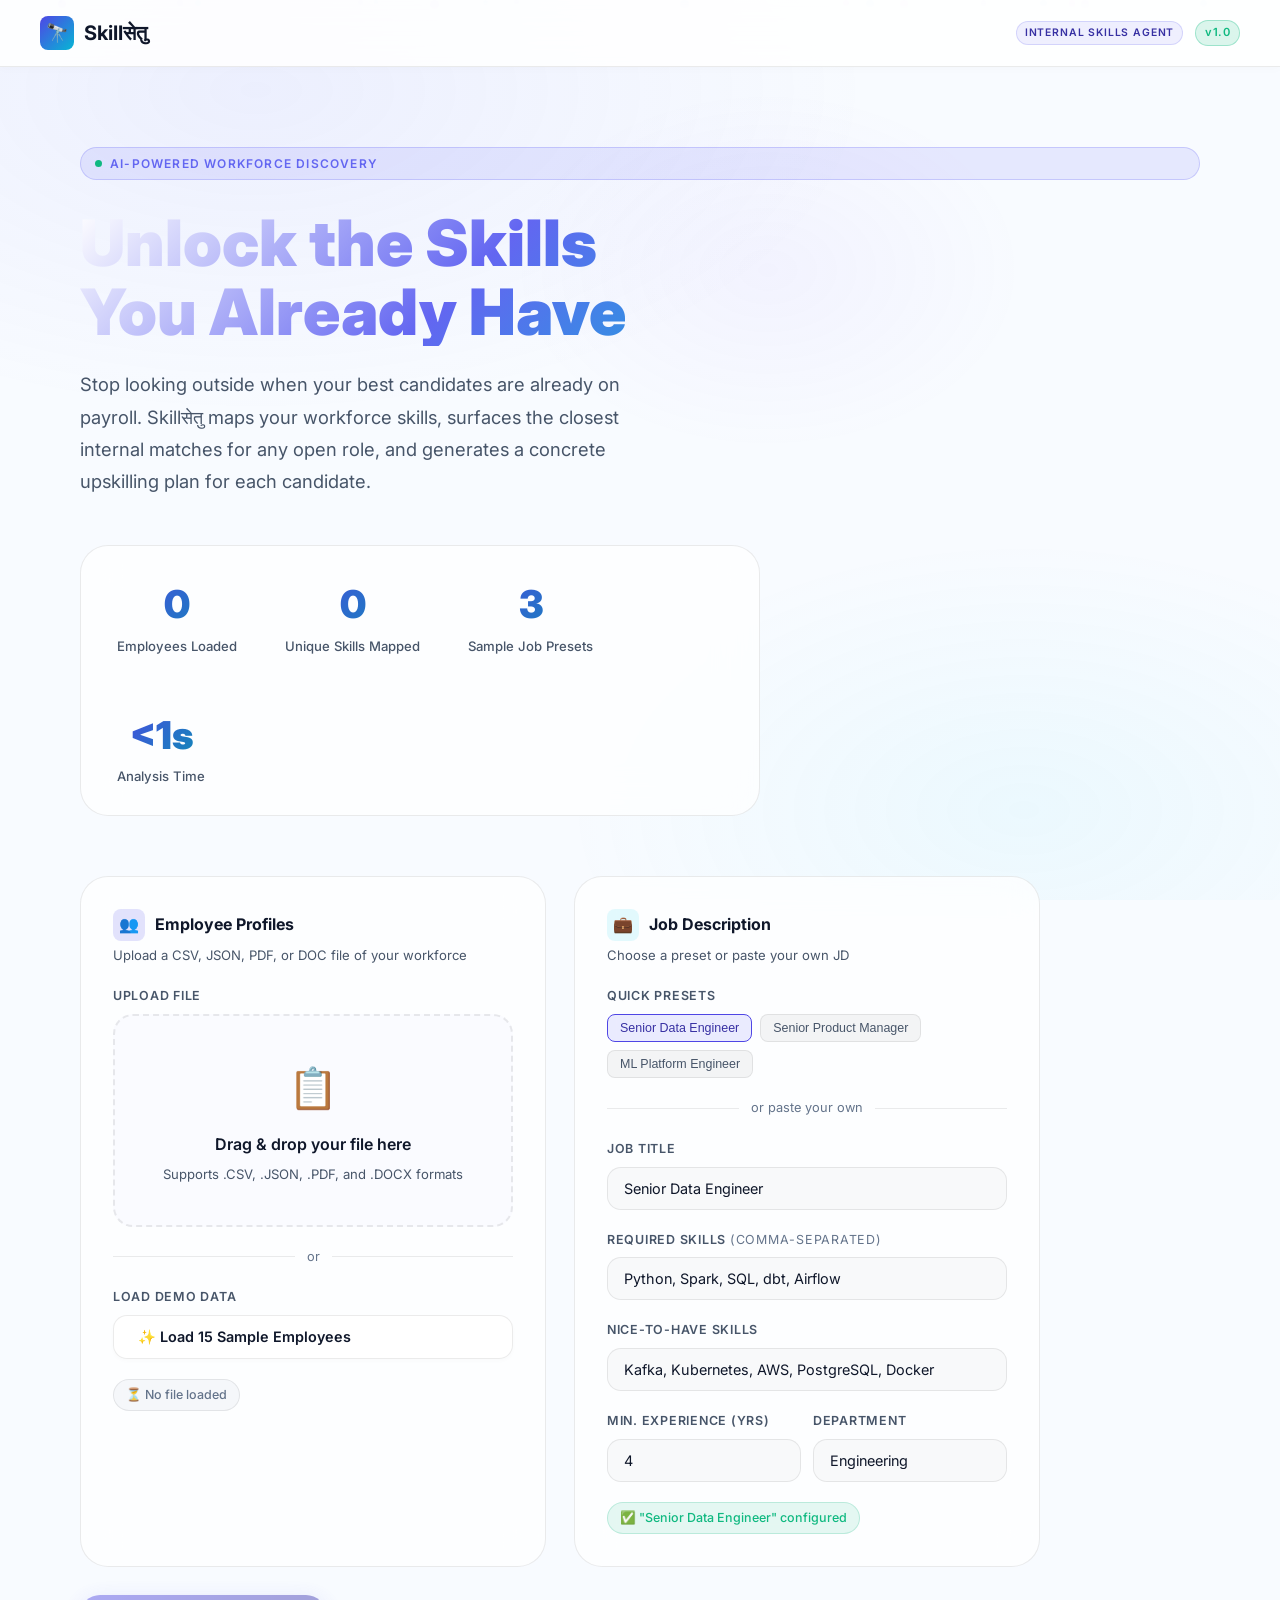
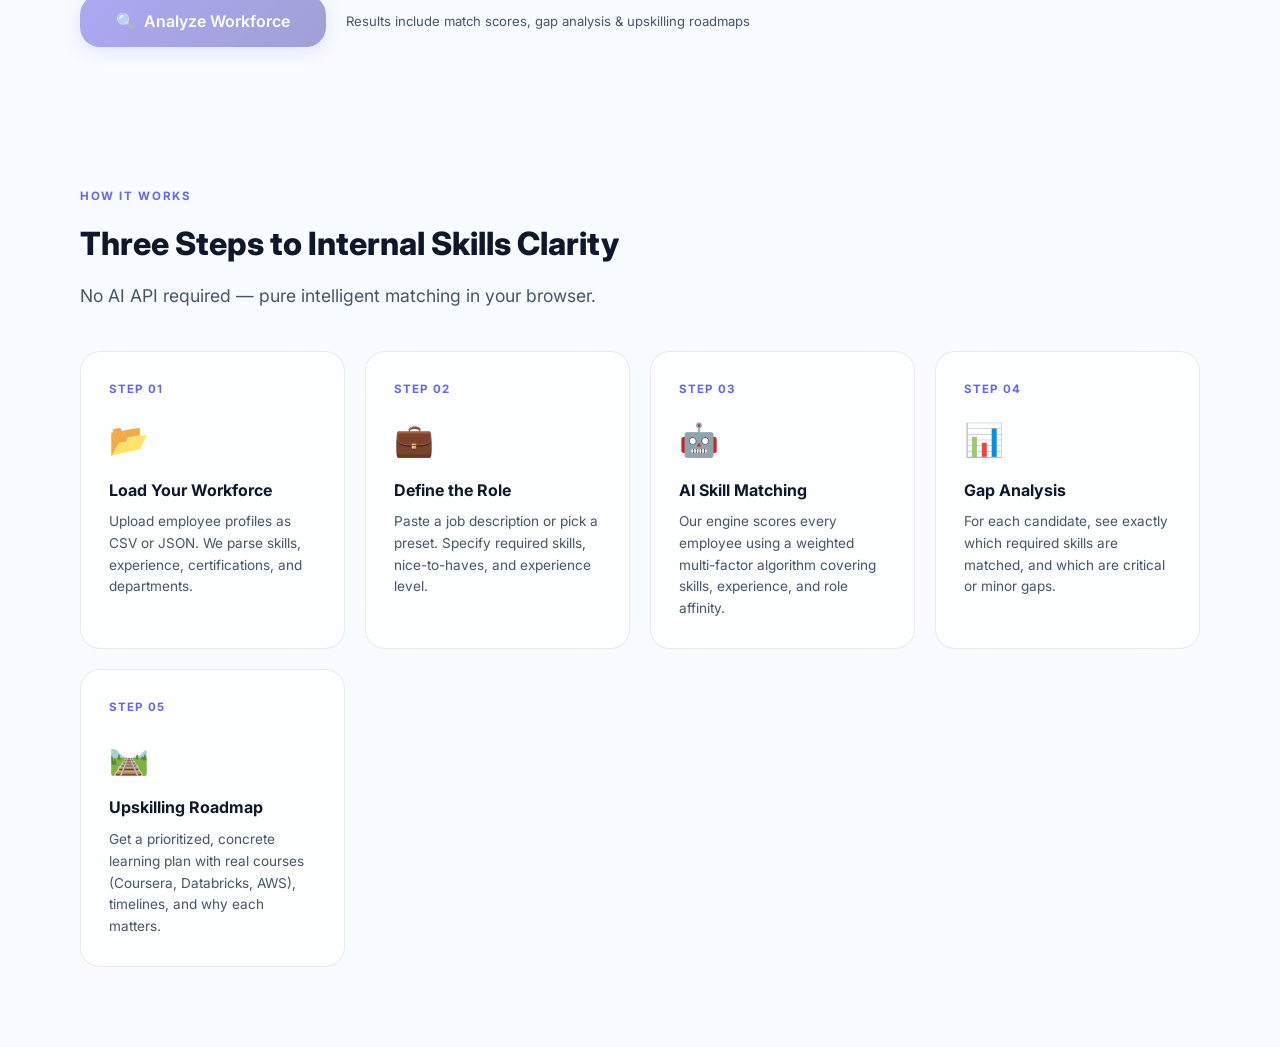
==== commit f657690d: "feat: implement light theme, professional feedback system, and text enhancements" ====
--- a/index.html
+++ b/index.html
@@ -3,8 +3,8 @@
 <head>
   <meta charset="UTF-8" />
   <meta name="viewport" content="width=device-width, initial-scale=1.0" />
-  <title>Skillसेतु — Internal Talent Discovery Agent</title>
-  <meta name="description" content="AI-powered internal talent liquidity platform. Map your workforce skills, surface internal candidates, and generate upskilling roadmaps." />
+  <title>Skillसेतु — Internal Skills Discovery Agent</title>
+  <meta name="description" content="AI-powered internal skills liquidity platform. Map your workforce skills, surface internal candidates, and generate upskilling roadmaps." />
   <link rel="stylesheet" href="styles/global.css" />
   <style>
     /* ── Page-specific: Landing ── */
@@ -81,11 +81,11 @@
     .preset-btn {
       padding: 6px 12px; border-radius: 8px; font-size: 0.78rem; font-weight: 500;
       cursor: pointer; border: 1px solid var(--border);
-      background: rgba(255,255,255,0.04); color: var(--text-secondary);
+      background: rgba(0,0,0,0.04); color: var(--text-secondary);
       transition: var(--transition);
     }
-    .preset-btn:hover { border-color: var(--indigo); color: var(--indigo-light); background: rgba(99,102,241,0.08); }
-    .preset-btn.active { border-color: var(--indigo); color: var(--indigo-light); background: rgba(99,102,241,0.12); }
+    .preset-btn:hover { border-color: var(--indigo); color: var(--indigo-dark); background: rgba(99,102,241,0.08); }
+    .preset-btn.active { border-color: var(--indigo); color: var(--indigo-dark); background: rgba(99,102,241,0.12); }
 
     .analyze-bar {
       max-width: 960px; margin-top: 28px;
@@ -156,7 +156,7 @@
         Skillसेतु
       </a>
       <div style="display:flex;align-items:center;gap:12px;">
-        <span class="navbar-badge">Internal Talent Agent</span>
+        <span class="navbar-badge">Internal Skills Agent</span>
         <span class="badge badge-emerald">v1.0</span>
       </div>
     </nav>
@@ -167,7 +167,7 @@
         <span class="dot"></span>
         AI-Powered Workforce Discovery
       </div>
-      <h1 class="hero-title">Unlock the Talent<br/>You Already Have</h1>
+      <h1 class="hero-title">Unlock the Skills<br/>You Already Have</h1>
       <p class="hero-sub">
         Stop looking outside when your best candidates are already on payroll.
         Skillसेतु maps your workforce skills, surfaces the closest internal matches
@@ -305,7 +305,7 @@
     <!-- How It Works -->
     <section class="how-section">
       <div class="section-label">How It Works</div>
-      <h2 style="font-size:2rem;font-weight:800;margin-bottom:12px;">Three Steps to Internal Talent Clarity</h2>
+      <h2 style="font-size:2rem;font-weight:800;margin-bottom:12px;">Three Steps to Internal Skills Clarity</h2>
       <p class="section-sub">No AI API required — pure intelligent matching in your browser.</p>
 
       <div class="how-grid">
--- a/styles/global.css
+++ b/styles/global.css
@@ -5,30 +5,30 @@
 
 @import url('https://fonts.googleapis.com/css2?family=Inter:wght@300;400;500;600;700;800;900&display=swap');
 
-/* ─── CSS Variables ─── */
+/* ─── CSS Variables (Light Theme) ─── */
 :root {
-  --bg-primary:    #05081a;
-  --bg-secondary:  #0a0f2e;
-  --bg-card:       rgba(255, 255, 255, 0.04);
-  --bg-card-hover: rgba(255, 255, 255, 0.07);
-  --border:        rgba(255, 255, 255, 0.08);
-  --border-active: rgba(99, 102, 241, 0.5);
-
-  --indigo:        #6366f1;
-  --indigo-light:  #818cf8;
-  --indigo-dark:   #4338ca;
-  --cyan:          #22d3ee;
+  --bg-primary:    #f8fbff;
+  --bg-secondary:  #ffffff;
+  --bg-card:       rgba(255, 255, 255, 0.7);
+  --bg-card-hover: rgba(255, 255, 255, 0.95);
+  --border:        rgba(0, 0, 0, 0.08);
+  --border-active: rgba(99, 102, 241, 0.4);
+
+  --indigo:        #4f46e5;
+  --indigo-light:  #6366f1;
+  --indigo-dark:   #3730a3;
+  --cyan:          #06b6d4;
   --cyan-dark:     #0891b2;
   --emerald:       #10b981;
   --emerald-dark:  #059669;
   --rose:          #f43f5e;
   --rose-dark:     #e11d48;
   --amber:         #f59e0b;
-  --purple:        #a855f7;
-
-  --text-primary:  #f0f4ff;
-  --text-secondary:#94a3b8;
-  --text-muted:    #475569;
+  --purple:        #8b5cf6;
+
+  --text-primary:  #0f172a;
+  --text-secondary:#475569;
+  --text-muted:    #64748b;
 
   --font: 'Inter', sans-serif;
   --radius-sm: 8px;
@@ -36,8 +36,8 @@
   --radius-lg: 20px;
   --radius-xl: 28px;
 
-  --shadow-glow: 0 0 40px rgba(99, 102, 241, 0.15);
-  --shadow-card: 0 8px 32px rgba(0, 0, 0, 0.4);
+  --shadow-glow: 0 0 40px rgba(99, 102, 241, 0.1);
+  --shadow-card: 0 8px 30px rgba(0, 0, 0, 0.05);
   --transition: all 0.3s cubic-bezier(0.4, 0, 0.2, 1);
 }
 
@@ -59,13 +59,13 @@
 .bg-gradient {
   position: fixed; inset: 0; z-index: 0; pointer-events: none;
   background:
-    radial-gradient(ellipse 80% 60% at 20% 10%, rgba(99,102,241,0.18) 0%, transparent 60%),
-    radial-gradient(ellipse 60% 50% at 80% 90%, rgba(34,211,238,0.12) 0%, transparent 60%),
-    radial-gradient(ellipse 40% 40% at 60% 30%, rgba(168,85,247,0.1) 0%, transparent 50%);
-  animation: bgShift 12s ease-in-out infinite alternate;
+    radial-gradient(ellipse 80% 60% at 20% 10%, rgba(99,102,241,0.08) 0%, transparent 60%),
+    radial-gradient(ellipse 60% 50% at 80% 90%, rgba(34,211,238,0.06) 0%, transparent 60%),
+    radial-gradient(ellipse 40% 40% at 60% 30%, rgba(139,92,246,0.05) 0%, transparent 50%);
+  animation: bgShift 15s ease-in-out infinite alternate;
 }
 @keyframes bgShift {
-  0%   { opacity: 0.8; transform: scale(1); }
+  0%   { opacity: 0.7; transform: scale(1); }
   100% { opacity: 1;   transform: scale(1.05); }
 }
 
@@ -92,9 +92,10 @@
   position: sticky; top: 0; z-index: 100;
   display: flex; align-items: center; justify-content: space-between;
   padding: 16px 40px;
-  background: rgba(5, 8, 26, 0.8);
+  background: rgba(255, 255, 255, 0.85);
   backdrop-filter: blur(20px);
   border-bottom: 1px solid var(--border);
+  box-shadow: 0 2px 10px rgba(0,0,0,0.02);
 }
 
 .navbar-brand {
@@ -113,8 +114,8 @@
 .navbar-badge {
   font-size: 0.65rem; font-weight: 600; letter-spacing: 0.08em;
   text-transform: uppercase; padding: 3px 8px; border-radius: 20px;
-  background: rgba(99,102,241,0.18); color: var(--indigo-light);
-  border: 1px solid rgba(99,102,241,0.3);
+  background: rgba(99,102,241,0.1); color: var(--indigo-dark);
+  border: 1px solid rgba(99,102,241,0.2);
 }
 
 /* ─── Buttons ─── */
@@ -141,6 +142,7 @@
   background: var(--bg-card);
   color: var(--text-primary);
   border: 1px solid var(--border);
+  box-shadow: 0 2px 4px rgba(0,0,0,0.02);
 }
 .btn-secondary:hover {
   background: var(--bg-card-hover);
@@ -165,11 +167,12 @@
   border: 1px solid var(--border);
   border-radius: var(--radius-lg);
   backdrop-filter: blur(20px);
+  box-shadow: 0 4px 15px rgba(0, 0, 0, 0.02);
   transition: var(--transition);
 }
 .glass-card:hover {
   background: var(--bg-card-hover);
-  border-color: rgba(255,255,255,0.12);
+  border-color: rgba(99,102,241,0.15);
   box-shadow: var(--shadow-card), var(--shadow-glow);
   transform: translateY(-2px);
 }
@@ -244,9 +247,9 @@
 }
 .section-title {
   font-size: 2.8rem; font-weight: 900; line-height: 1.1;
-  background: linear-gradient(135deg, #fff 0%, var(--indigo-light) 60%, var(--cyan) 100%);
+  background: linear-gradient(135deg, var(--text-primary) 0%, var(--indigo) 60%, var(--cyan-dark) 100%);
   -webkit-background-clip: text; -webkit-text-fill-color: transparent;
-  background-clip: text;
+  background-clip: text; /* Modern light gradient text */
 }
 .section-sub {
   font-size: 1.1rem; color: var(--text-secondary); max-width: 560px; line-height: 1.7;
@@ -256,7 +259,7 @@
 .stat-item { text-align: center; }
 .stat-num {
   font-size: 2.4rem; font-weight: 900;
-  background: linear-gradient(135deg, var(--indigo-light), var(--cyan));
+  background: linear-gradient(135deg, var(--indigo), var(--cyan-dark));
   -webkit-background-clip: text; -webkit-text-fill-color: transparent; background-clip: text;
 }
 .stat-label { font-size: 0.82rem; color: var(--text-secondary); font-weight: 500; }
@@ -264,16 +267,16 @@
 /* ─── Input Fields ─── */
 .input-field {
   width: 100%; padding: 12px 16px;
-  background: rgba(255,255,255,0.05); border: 1px solid var(--border);
+  background: rgba(0,0,0,0.02); border: 1px solid var(--border);
   border-radius: var(--radius-md); color: var(--text-primary);
   font-family: var(--font); font-size: 0.9rem;
   transition: var(--transition); outline: none;
   resize: vertical;
 }
 .input-field::placeholder { color: var(--text-muted); }
-.input-field:focus { border-color: var(--border-active); background: rgba(99,102,241,0.06); box-shadow: 0 0 0 3px rgba(99,102,241,0.1); }
-
-select.input-field option { background: #1a1f3a; }
+.input-field:focus { border-color: var(--indigo); background: rgba(99,102,241,0.03); box-shadow: 0 0 0 3px rgba(99,102,241,0.1); }
+
+select.input-field option { background: var(--bg-secondary); }
 
 /* ─── Divider ─── */
 .divider { width: 100%; height: 1px; background: var(--border); margin: 24px 0; }
@@ -312,7 +315,7 @@
 
 /* ── Modal (Roadmap) ── */
 .modal-overlay {
-  position: fixed; inset: 0; background: rgba(0,0,0,0.85); backdrop-filter: blur(8px);
+  position: fixed; inset: 0; background: rgba(0,0,0,0.4); backdrop-filter: blur(8px);
   z-index: 1000; display: none; align-items: center; justify-content: center;
   animation: fadeIn 0.3s ease; padding: 20px;
 }
@@ -321,7 +324,7 @@
   background: var(--bg-secondary); border: 1px solid var(--border);
   border-radius: var(--radius-xl); width: 100%; max-width: 1000px;
   max-height: 90vh; overflow-y: auto; position: relative;
-  padding: 40px; box-shadow: 0 20px 50px rgba(0,0,0,0.5);
+  padding: 40px; box-shadow: 0 20px 50px rgba(0,0,0,0.15);
 }
 .modal-close {
   position: absolute; top: 20px; right: 20px; font-size: 1.5rem;
@@ -333,11 +336,11 @@
 
 /* ── Timeline (Week Cards) ── */
 .dna-phase-title {
-  font-size: 1.25rem; font-weight: 800; color: var(--indigo-light); margin-bottom: 24px;
+  font-size: 1.25rem; font-weight: 800; color: var(--indigo); margin-bottom: 24px;
   display: flex; align-items: center; gap: 12px;
 }
 .dna-phase-badge {
-  font-size: 0.65rem; padding: 3px 10px; border-radius: 99px; background: rgba(99,102,241,0.1); border: 1px solid rgba(99,102,241,0.3);
+  font-size: 0.65rem; padding: 3px 10px; border-radius: 99px; background: rgba(99,102,241,0.1); border: 1px solid rgba(99,102,241,0.3); color: var(--indigo);
 }
 
 .week-grid { display: grid; grid-template-columns: repeat(auto-fit, minmax(220px, 1fr)); gap: 16px; margin-bottom: 40px; }
@@ -348,7 +351,7 @@
 .week-card:hover { border-color: var(--indigo); transform: translateY(-4px); background: var(--bg-card-hover); }
 .week-num { font-size: 0.7rem; font-weight: 700; color: var(--text-muted); margin-bottom: 12px; }
 .week-goal { font-size: 0.9rem; font-weight: 600; margin-bottom: 8px; line-height: 1.4; color: var(--text-primary); }
-.week-resource { font-size: 0.8rem; color: var(--indigo-light); margin-bottom: 12px; display: block; }
+.week-resource { font-size: 0.8rem; color: var(--indigo); margin-bottom: 12px; display: block; font-weight: 500; }
 
 .milestone {
   display: flex; align-items: flex-start; gap: 8px; padding-top: 12px; border-top: 1px solid var(--border);
@@ -386,11 +389,12 @@
 .tooltip-wrap { position: relative; display: inline-flex; }
 .tooltip-wrap .tooltip-text {
   position: absolute; bottom: calc(100% + 8px); left: 50%;
-  transform: translateX(-50%); background: #1a1f3a;
-  color: var(--text-primary); font-size: 0.75rem; padding: 6px 10px;
+  transform: translateX(-50%); background: var(--text-primary);
+  color: #fff; font-size: 0.75rem; padding: 6px 10px;
   border-radius: var(--radius-sm); white-space: nowrap;
   border: 1px solid var(--border); opacity: 0; pointer-events: none;
   transition: opacity 0.2s;
+  box-shadow: 0 4px 10px rgba(0,0,0,0.1);
 }
 .tooltip-wrap:hover .tooltip-text { opacity: 1; }
 
